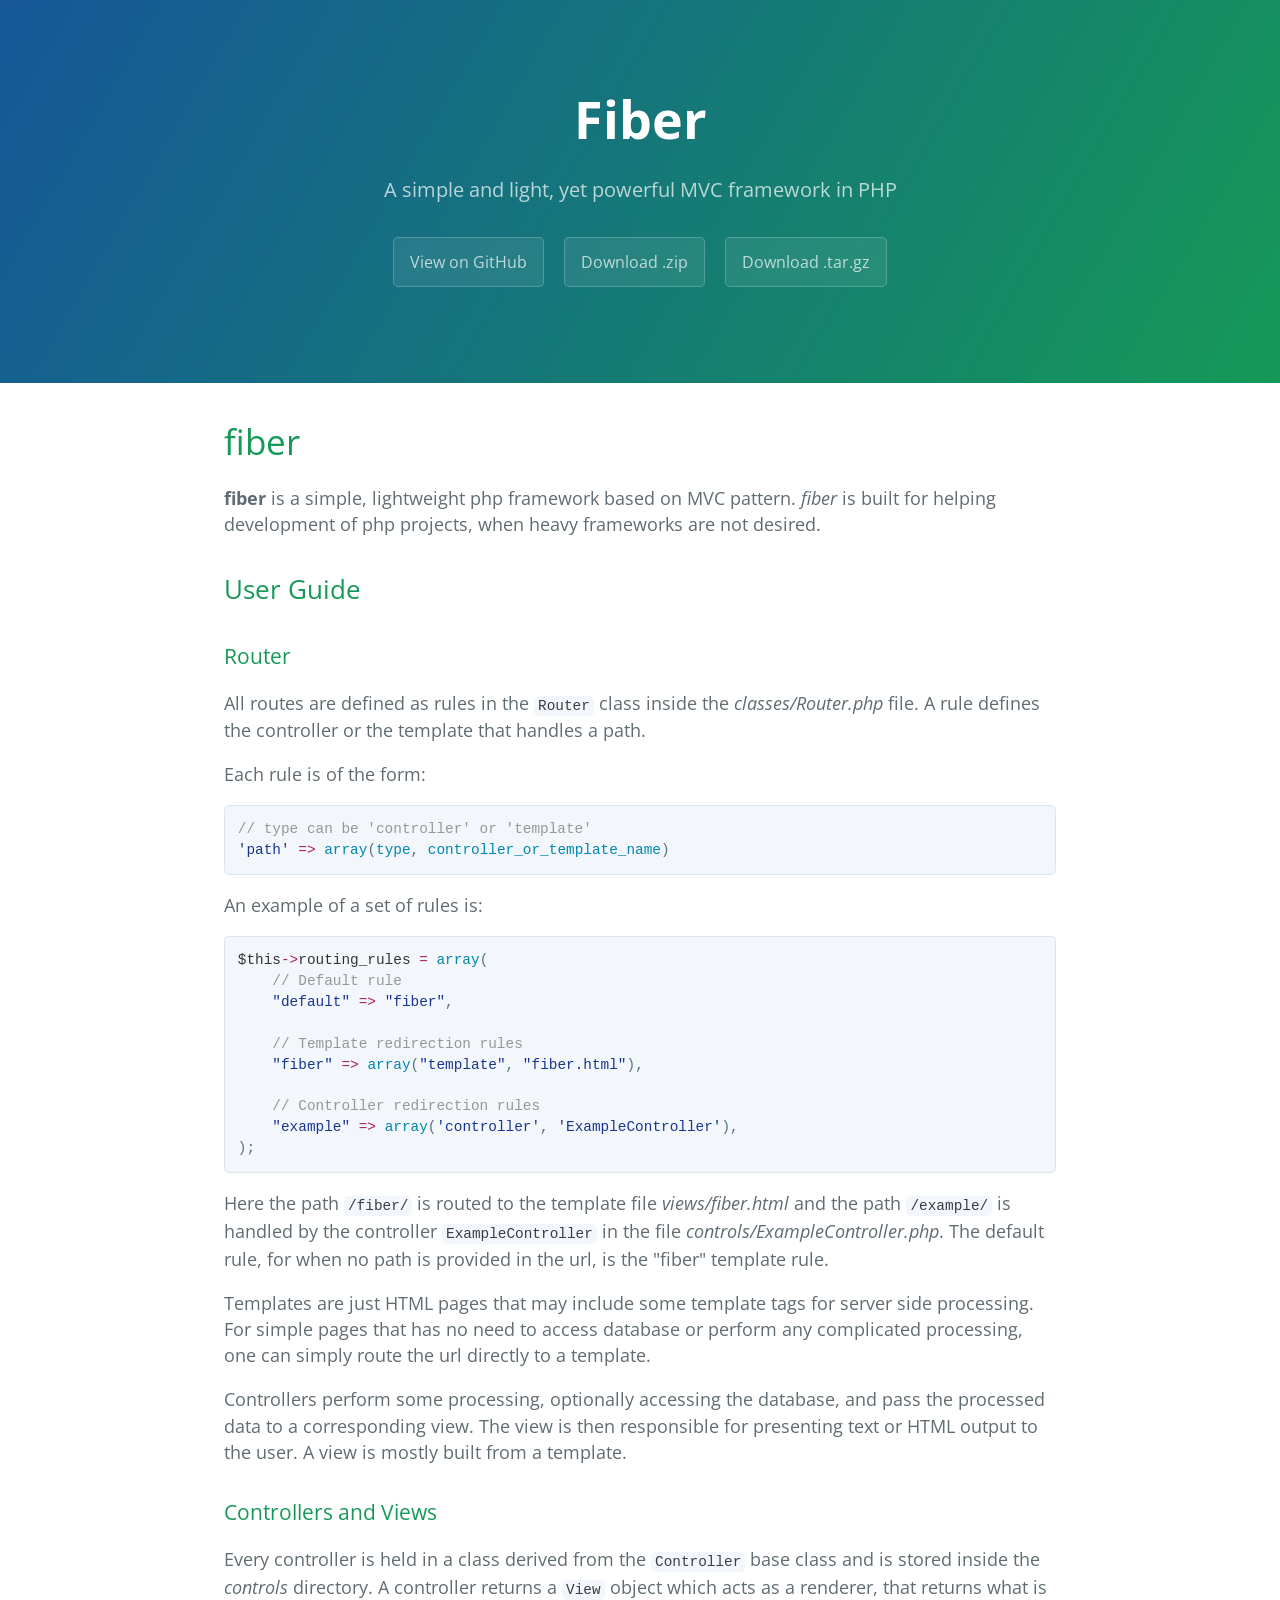
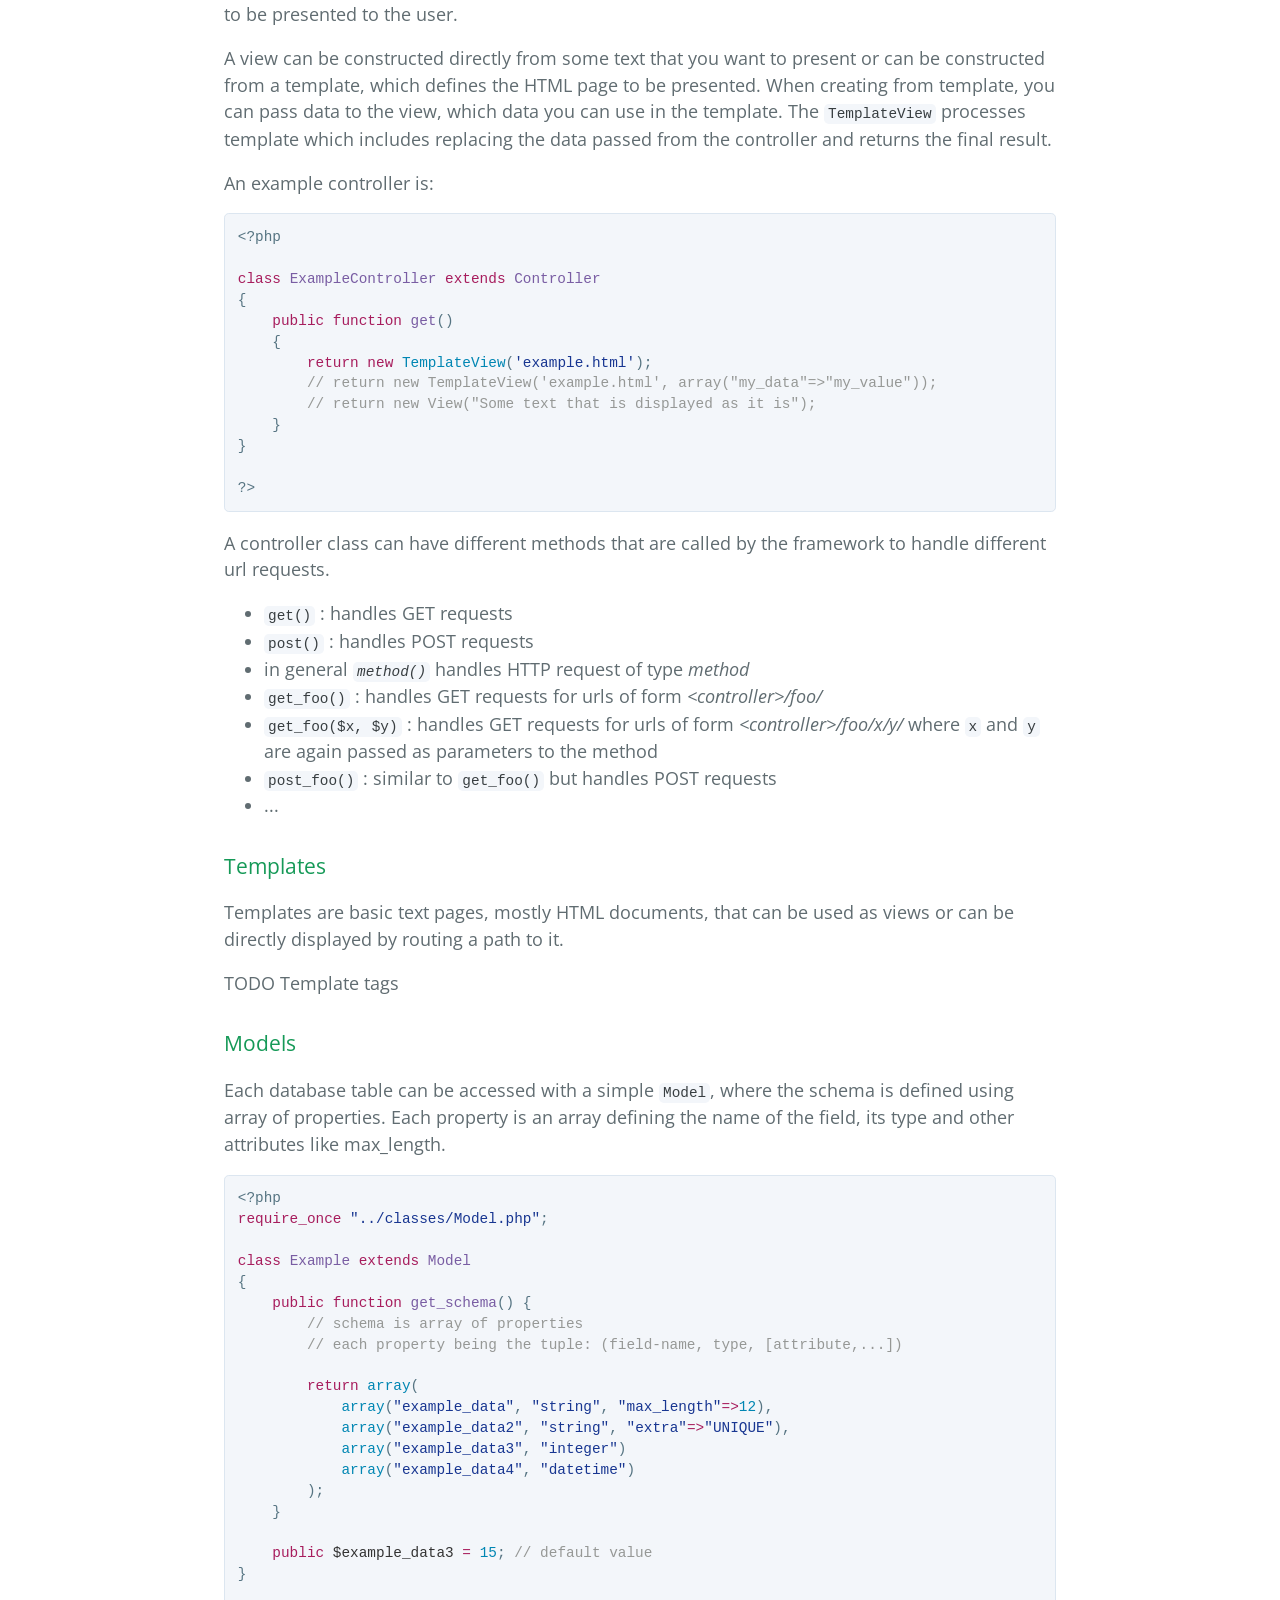
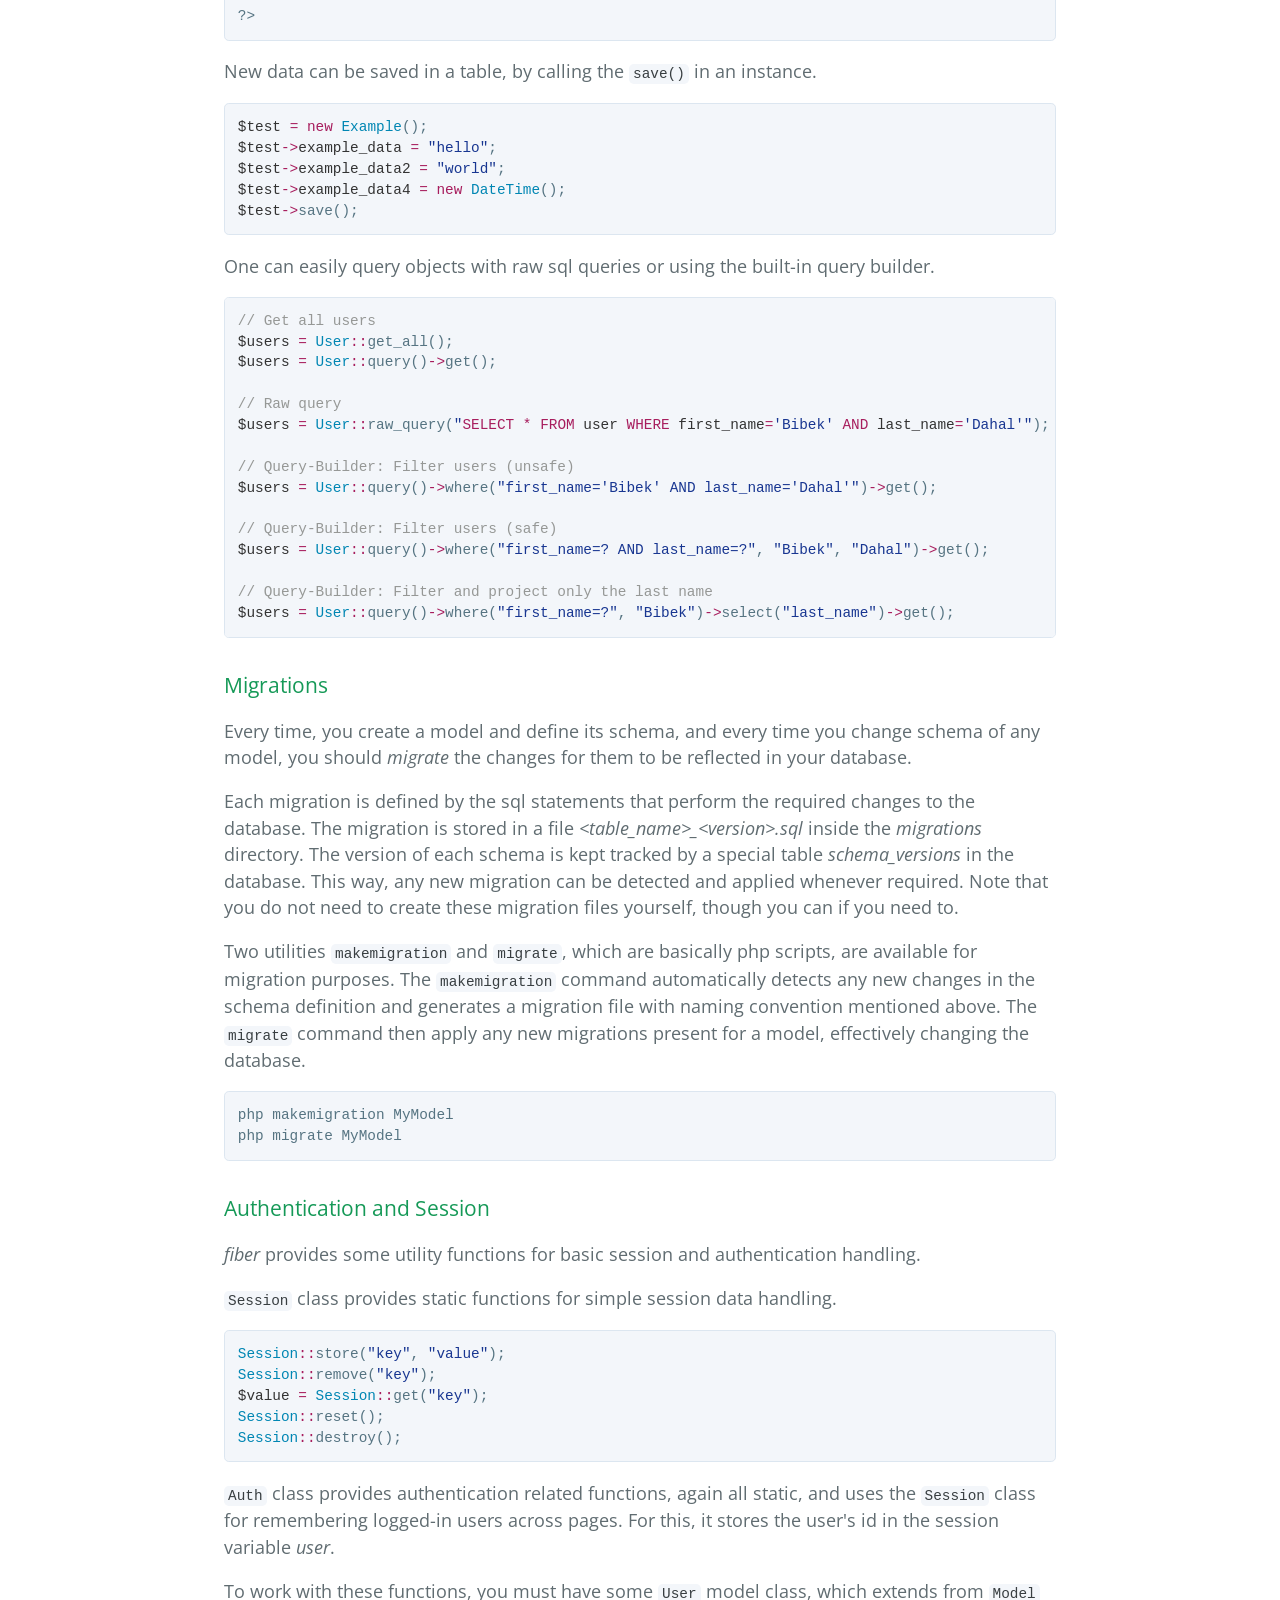
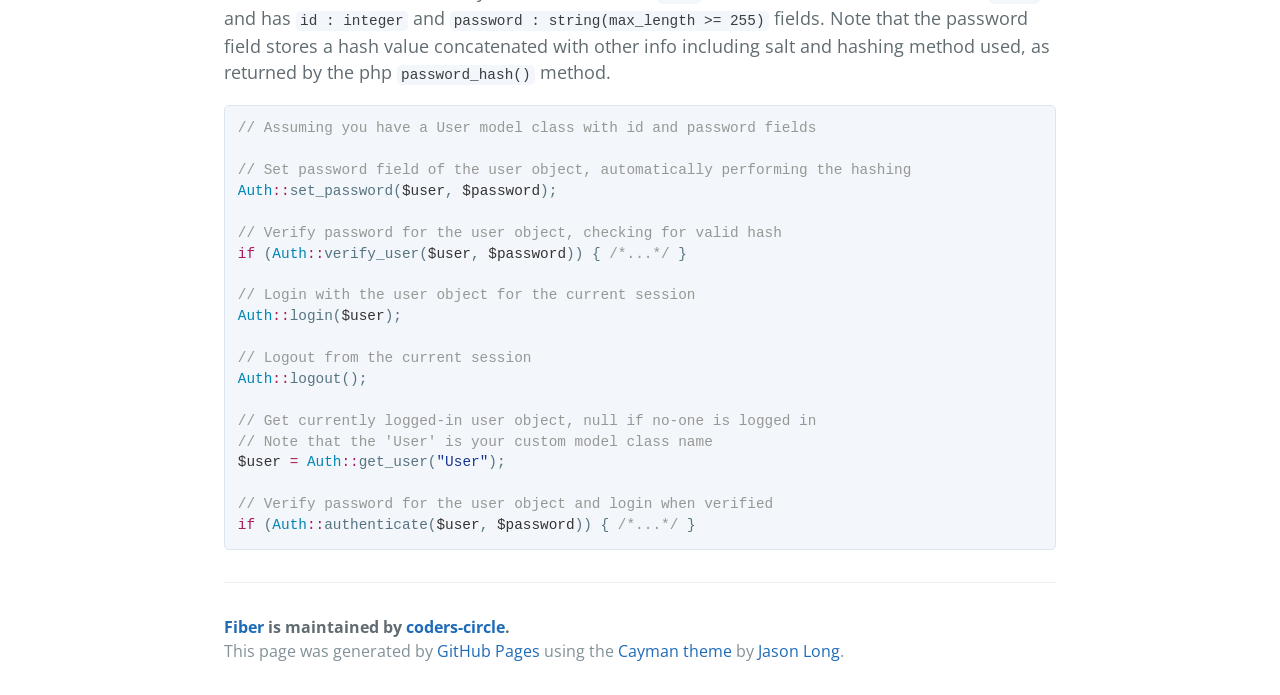
==== index.html @ 1642b010 "Create gh-pages branch via GitHub" ====
<!DOCTYPE html>
<html lang="en-us">
  <head>
    <meta charset="UTF-8">
    <title>Fiber by coders-circle</title>
    <meta name="viewport" content="width=device-width, initial-scale=1">
    <link rel="stylesheet" type="text/css" href="stylesheets/normalize.css" media="screen">
    <link href='https://fonts.googleapis.com/css?family=Open+Sans:400,700' rel='stylesheet' type='text/css'>
    <link rel="stylesheet" type="text/css" href="stylesheets/stylesheet.css" media="screen">
    <link rel="stylesheet" type="text/css" href="stylesheets/github-light.css" media="screen">
  </head>
  <body>
    <section class="page-header">
      <h1 class="project-name">Fiber</h1>
      <h2 class="project-tagline">A simple and light, yet powerful MVC framework in PHP</h2>
      <a href="https://github.com/coders-circle/fiber" class="btn">View on GitHub</a>
      <a href="https://github.com/coders-circle/fiber/zipball/master" class="btn">Download .zip</a>
      <a href="https://github.com/coders-circle/fiber/tarball/master" class="btn">Download .tar.gz</a>
    </section>

    <section class="main-content">
      <h1>
<a id="fiber" class="anchor" href="#fiber" aria-hidden="true"><span aria-hidden="true" class="octicon octicon-link"></span></a>fiber</h1>

<p><strong>fiber</strong> is a simple, lightweight php framework based on MVC pattern. <em>fiber</em> is built for helping development of php projects, when heavy frameworks are not desired.</p>

<h2>
<a id="user-guide" class="anchor" href="#user-guide" aria-hidden="true"><span aria-hidden="true" class="octicon octicon-link"></span></a>User Guide</h2>

<h3>
<a id="router" class="anchor" href="#router" aria-hidden="true"><span aria-hidden="true" class="octicon octicon-link"></span></a>Router</h3>

<p>All routes are defined as rules in the <code>Router</code> class inside the <em>classes/Router.php</em> file. A rule defines the controller or the template that handles a path.</p>

<p>Each rule is of the form:</p>

<div class="highlight highlight-text-html-php"><pre><span class="pl-s1"><span class="pl-c">// type can be 'controller' or 'template'</span></span>
<span class="pl-s1"><span class="pl-s"><span class="pl-pds">'</span>path<span class="pl-pds">'</span></span> <span class="pl-k">=&gt;</span> <span class="pl-c1">array</span>(<span class="pl-c1">type</span>, <span class="pl-c1">controller_or_template_name</span>)</span></pre></div>

<p>An example of a set of rules is:</p>

<div class="highlight highlight-text-html-php"><pre><span class="pl-s1"><span class="pl-smi">$this</span><span class="pl-k">-&gt;</span><span class="pl-smi">routing_rules</span> <span class="pl-k">=</span> <span class="pl-c1">array</span>(</span>
<span class="pl-s1">    <span class="pl-c">// Default rule</span></span>
<span class="pl-s1">    <span class="pl-s"><span class="pl-pds">"</span>default<span class="pl-pds">"</span></span> <span class="pl-k">=&gt;</span> <span class="pl-s"><span class="pl-pds">"</span>fiber<span class="pl-pds">"</span></span>,</span>
<span class="pl-s1"></span>
<span class="pl-s1">    <span class="pl-c">// Template redirection rules</span></span>
<span class="pl-s1">    <span class="pl-s"><span class="pl-pds">"</span>fiber<span class="pl-pds">"</span></span> <span class="pl-k">=&gt;</span> <span class="pl-c1">array</span>(<span class="pl-s"><span class="pl-pds">"</span>template<span class="pl-pds">"</span></span>, <span class="pl-s"><span class="pl-pds">"</span>fiber.html<span class="pl-pds">"</span></span>),</span>
<span class="pl-s1"></span>
<span class="pl-s1">    <span class="pl-c">// Controller redirection rules</span></span>
<span class="pl-s1">    <span class="pl-s"><span class="pl-pds">"</span>example<span class="pl-pds">"</span></span> <span class="pl-k">=&gt;</span> <span class="pl-c1">array</span>(<span class="pl-s"><span class="pl-pds">'</span>controller<span class="pl-pds">'</span></span>, <span class="pl-s"><span class="pl-pds">'</span>ExampleController<span class="pl-pds">'</span></span>),</span>
<span class="pl-s1">);</span></pre></div>

<p>Here the path <code>/fiber/</code> is routed to the template file <em>views/fiber.html</em> and the path <code>/example/</code> is handled by the controller <code>ExampleController</code> in the file <em>controls/ExampleController.php</em>. The default rule, for when no path is
provided in the url, is the "fiber" template rule.</p>

<p>Templates are just HTML pages that may include some template tags for server side processing. For simple pages that has no need to access database or perform any complicated processing, one can simply route the url directly to a template.</p>

<p>Controllers perform some processing, optionally accessing the database, and pass the processed data to a corresponding view. The view is then responsible for presenting text or HTML output to the user. A view is mostly built from a template.</p>

<h3>
<a id="controllers-and-views" class="anchor" href="#controllers-and-views" aria-hidden="true"><span aria-hidden="true" class="octicon octicon-link"></span></a>Controllers and Views</h3>

<p>Every controller is held in a class derived from the <code>Controller</code> base class and is stored inside the <em>controls</em> directory. A controller returns a <code>View</code> object which acts as a renderer, that returns what is to be presented to the user.</p>

<p>A view can be constructed directly from some text that you want to present or can be constructed from a template, which defines the HTML page to be presented. When creating from template, you can pass data to the view, which data you can
use in the template. The <code>TemplateView</code> processes template which includes replacing the data passed from the controller and
returns the final result.</p>

<p>An example controller is:</p>

<div class="highlight highlight-text-html-php"><pre><span class="pl-pse">&lt;?php</span><span class="pl-s1"></span>
<span class="pl-s1"></span>
<span class="pl-s1"><span class="pl-k">class</span> <span class="pl-en">ExampleController</span> <span class="pl-k">extends</span> <span class="pl-e">Controller</span></span>
<span class="pl-s1">{</span>
<span class="pl-s1">    <span class="pl-k">public</span> <span class="pl-k">function</span> <span class="pl-en">get</span>()</span>
<span class="pl-s1">    {</span>
<span class="pl-s1">        <span class="pl-k">return</span> <span class="pl-k">new</span> <span class="pl-c1">TemplateView</span>(<span class="pl-s"><span class="pl-pds">'</span>example.html<span class="pl-pds">'</span></span>);</span>
<span class="pl-s1">        <span class="pl-c">// return new TemplateView('example.html', array("my_data"=&gt;"my_value"));</span></span>
<span class="pl-s1">        <span class="pl-c">// return new View("Some text that is displayed as it is");</span></span>
<span class="pl-s1">    }</span>
<span class="pl-s1">}</span>
<span class="pl-s1"></span>
<span class="pl-s1"></span><span class="pl-pse"><span class="pl-s1">?</span>&gt;</span></pre></div>

<p>A controller class can have different methods that are called by the framework to handle different url requests.</p>

<ul>
<li>
<code>get()</code> : handles GET requests</li>
<li>
<code>post()</code> : handles POST requests</li>
<li>in general <em><code>method()</code></em> handles HTTP request of type <em>method</em>
</li>
<li>
<code>get_foo()</code> : handles GET requests for urls of form <em>&lt;controller&gt;/foo/</em>
</li>
<li>
<code>get_foo($x, $y)</code> : handles GET requests for urls of form <em>&lt;controller&gt;/foo/x/y/</em> where <code>x</code> and <code>y</code> are again passed as parameters to the method</li>
<li>
<code>post_foo()</code> : similar to <code>get_foo()</code> but handles POST requests</li>
<li>...</li>
</ul>

<h3>
<a id="templates" class="anchor" href="#templates" aria-hidden="true"><span aria-hidden="true" class="octicon octicon-link"></span></a>Templates</h3>

<p>Templates are basic text pages, mostly HTML documents, that can be used as views or can be directly displayed by routing a path to it.</p>

<p>TODO Template tags</p>

<h3>
<a id="models" class="anchor" href="#models" aria-hidden="true"><span aria-hidden="true" class="octicon octicon-link"></span></a>Models</h3>

<p>Each database table can be accessed with a simple <code>Model</code>, where the schema is defined using array of properties. Each property is an array defining the name of the field, its type and other attributes like max_length.</p>

<div class="highlight highlight-text-html-php"><pre><span class="pl-pse">&lt;?php</span><span class="pl-s1"></span>
<span class="pl-s1"><span class="pl-k">require_once</span> <span class="pl-s"><span class="pl-pds">"</span>../classes/Model.php<span class="pl-pds">"</span></span>;</span>
<span class="pl-s1"></span>
<span class="pl-s1"><span class="pl-k">class</span> <span class="pl-en">Example</span> <span class="pl-k">extends</span> <span class="pl-e">Model</span></span>
<span class="pl-s1">{</span>
<span class="pl-s1">    <span class="pl-k">public</span> <span class="pl-k">function</span> <span class="pl-en">get_schema</span>() {</span>
<span class="pl-s1">        <span class="pl-c">// schema is array of properties</span></span>
<span class="pl-s1">        <span class="pl-c">// each property being the tuple: (field-name, type, [attribute,...])</span></span>
<span class="pl-s1"></span>
<span class="pl-s1">        <span class="pl-k">return</span> <span class="pl-c1">array</span>(</span>
<span class="pl-s1">            <span class="pl-c1">array</span>(<span class="pl-s"><span class="pl-pds">"</span>example_data<span class="pl-pds">"</span></span>, <span class="pl-s"><span class="pl-pds">"</span>string<span class="pl-pds">"</span></span>, <span class="pl-s"><span class="pl-pds">"</span>max_length<span class="pl-pds">"</span></span><span class="pl-k">=&gt;</span><span class="pl-c1">12</span>),</span>
<span class="pl-s1">            <span class="pl-c1">array</span>(<span class="pl-s"><span class="pl-pds">"</span>example_data2<span class="pl-pds">"</span></span>, <span class="pl-s"><span class="pl-pds">"</span>string<span class="pl-pds">"</span></span>, <span class="pl-s"><span class="pl-pds">"</span>extra<span class="pl-pds">"</span></span><span class="pl-k">=&gt;</span><span class="pl-s"><span class="pl-pds">"</span>UNIQUE<span class="pl-pds">"</span></span>),</span>
<span class="pl-s1">            <span class="pl-c1">array</span>(<span class="pl-s"><span class="pl-pds">"</span>example_data3<span class="pl-pds">"</span></span>, <span class="pl-s"><span class="pl-pds">"</span>integer<span class="pl-pds">"</span></span>)</span>
<span class="pl-s1">            <span class="pl-c1">array</span>(<span class="pl-s"><span class="pl-pds">"</span>example_data4<span class="pl-pds">"</span></span>, <span class="pl-s"><span class="pl-pds">"</span>datetime<span class="pl-pds">"</span></span>)</span>
<span class="pl-s1">        );</span>
<span class="pl-s1">    }</span>
<span class="pl-s1"></span>
<span class="pl-s1">    <span class="pl-k">public</span> <span class="pl-smi">$example_data3</span> <span class="pl-k">=</span> <span class="pl-c1">15</span>; <span class="pl-c">// default value</span></span>
<span class="pl-s1">}</span>
<span class="pl-s1"></span>
<span class="pl-s1"></span><span class="pl-pse"><span class="pl-s1">?</span>&gt;</span></pre></div>

<p>New data can be saved in a table, by calling the <code>save()</code> in an instance.</p>

<div class="highlight highlight-text-html-php"><pre><span class="pl-s1"><span class="pl-smi">$test</span> <span class="pl-k">=</span> <span class="pl-k">new</span> <span class="pl-c1">Example</span>();</span>
<span class="pl-s1"><span class="pl-smi">$test</span><span class="pl-k">-&gt;</span><span class="pl-smi">example_data</span> <span class="pl-k">=</span> <span class="pl-s"><span class="pl-pds">"</span>hello<span class="pl-pds">"</span></span>;</span>
<span class="pl-s1"><span class="pl-smi">$test</span><span class="pl-k">-&gt;</span><span class="pl-smi">example_data2</span> <span class="pl-k">=</span> <span class="pl-s"><span class="pl-pds">"</span>world<span class="pl-pds">"</span></span>;</span>
<span class="pl-s1"><span class="pl-smi">$test</span><span class="pl-k">-&gt;</span><span class="pl-smi">example_data4</span> <span class="pl-k">=</span> <span class="pl-k">new</span> <span class="pl-c1">DateTime</span>();</span>
<span class="pl-s1"><span class="pl-smi">$test</span><span class="pl-k">-&gt;</span>save();</span></pre></div>

<p>One can easily query objects with raw sql queries or using the built-in query builder.</p>

<div class="highlight highlight-text-html-php"><pre><span class="pl-s1"><span class="pl-c">// Get all users</span></span>
<span class="pl-s1"><span class="pl-smi">$users</span> <span class="pl-k">=</span> <span class="pl-c1">User</span><span class="pl-k">::</span>get_all();</span>
<span class="pl-s1"><span class="pl-smi">$users</span> <span class="pl-k">=</span> <span class="pl-c1">User</span><span class="pl-k">::</span>query()<span class="pl-k">-&gt;</span>get();</span>
<span class="pl-s1"></span>
<span class="pl-s1"><span class="pl-c">// Raw query</span></span>
<span class="pl-s1"><span class="pl-smi">$users</span> <span class="pl-k">=</span> <span class="pl-c1">User</span><span class="pl-k">::</span>raw_query(<span class="pl-s"><span class="pl-pds">"</span><span class="pl-s1"><span class="pl-k">SELECT</span> <span class="pl-k">*</span> <span class="pl-k">FROM</span> user <span class="pl-k">WHERE</span> first_name<span class="pl-k">=</span><span class="pl-s">'Bibek'</span> <span class="pl-k">AND</span> last_name<span class="pl-k">=</span><span class="pl-s">'Dahal'</span></span><span class="pl-pds">"</span></span>);</span>
<span class="pl-s1"></span>
<span class="pl-s1"><span class="pl-c">// Query-Builder: Filter users (unsafe)</span></span>
<span class="pl-s1"><span class="pl-smi">$users</span> <span class="pl-k">=</span> <span class="pl-c1">User</span><span class="pl-k">::</span>query()<span class="pl-k">-&gt;</span>where(<span class="pl-s"><span class="pl-pds">"</span>first_name='Bibek' AND last_name='Dahal'<span class="pl-pds">"</span></span>)<span class="pl-k">-&gt;</span>get();</span>
<span class="pl-s1"></span>
<span class="pl-s1"><span class="pl-c">// Query-Builder: Filter users (safe)</span></span>
<span class="pl-s1"><span class="pl-smi">$users</span> <span class="pl-k">=</span> <span class="pl-c1">User</span><span class="pl-k">::</span>query()<span class="pl-k">-&gt;</span>where(<span class="pl-s"><span class="pl-pds">"</span>first_name=? AND last_name=?<span class="pl-pds">"</span></span>, <span class="pl-s"><span class="pl-pds">"</span>Bibek<span class="pl-pds">"</span></span>, <span class="pl-s"><span class="pl-pds">"</span>Dahal<span class="pl-pds">"</span></span>)<span class="pl-k">-&gt;</span>get();</span>
<span class="pl-s1"></span>
<span class="pl-s1"><span class="pl-c">// Query-Builder: Filter and project only the last name</span></span>
<span class="pl-s1"><span class="pl-smi">$users</span> <span class="pl-k">=</span> <span class="pl-c1">User</span><span class="pl-k">::</span>query()<span class="pl-k">-&gt;</span>where(<span class="pl-s"><span class="pl-pds">"</span>first_name=?<span class="pl-pds">"</span></span>, <span class="pl-s"><span class="pl-pds">"</span>Bibek<span class="pl-pds">"</span></span>)<span class="pl-k">-&gt;</span>select(<span class="pl-s"><span class="pl-pds">"</span>last_name<span class="pl-pds">"</span></span>)<span class="pl-k">-&gt;</span>get();</span></pre></div>

<h3>
<a id="migrations" class="anchor" href="#migrations" aria-hidden="true"><span aria-hidden="true" class="octicon octicon-link"></span></a>Migrations</h3>

<p>Every time, you create a model and define its schema, and every time you change schema of any model, you should <em>migrate</em> the changes for them to be reflected in your database.</p>

<p>Each migration is defined by the sql statements that perform the required changes to the database. The migration is stored in a file <em>&lt;table_name&gt;_&lt;version&gt;.sql</em> inside the <em>migrations</em> directory. The version of each schema is kept tracked by a special table <em>schema_versions</em> in the database. This way, any new migration can be detected and applied whenever required. Note that you do not need to create these migration files yourself, though you can if you need to.</p>

<p>Two utilities <code>makemigration</code> and <code>migrate</code>, which are basically php scripts, are available for migration purposes. The <code>makemigration</code> command automatically detects any new changes in the schema definition and generates a migration file with naming convention mentioned above. The <code>migrate</code> command then apply any new migrations present for a model, effectively changing the database.</p>

<div class="highlight highlight-source-shell"><pre>php makemigration MyModel
php migrate MyModel</pre></div>

<h3>
<a id="authentication-and-session" class="anchor" href="#authentication-and-session" aria-hidden="true"><span aria-hidden="true" class="octicon octicon-link"></span></a>Authentication and Session</h3>

<p><em>fiber</em> provides some utility functions for basic session and authentication handling.</p>

<p><code>Session</code> class provides static functions for simple session data handling.</p>

<div class="highlight highlight-text-html-php"><pre><span class="pl-s1"><span class="pl-c1">Session</span><span class="pl-k">::</span>store(<span class="pl-s"><span class="pl-pds">"</span>key<span class="pl-pds">"</span></span>, <span class="pl-s"><span class="pl-pds">"</span>value<span class="pl-pds">"</span></span>);</span>
<span class="pl-s1"><span class="pl-c1">Session</span><span class="pl-k">::</span>remove(<span class="pl-s"><span class="pl-pds">"</span>key<span class="pl-pds">"</span></span>);</span>
<span class="pl-s1"><span class="pl-smi">$value</span> <span class="pl-k">=</span> <span class="pl-c1">Session</span><span class="pl-k">::</span>get(<span class="pl-s"><span class="pl-pds">"</span>key<span class="pl-pds">"</span></span>);</span>
<span class="pl-s1"><span class="pl-c1">Session</span><span class="pl-k">::</span>reset();</span>
<span class="pl-s1"><span class="pl-c1">Session</span><span class="pl-k">::</span>destroy();</span></pre></div>

<p><code>Auth</code> class provides authentication related functions, again all static, and uses the <code>Session</code> class for remembering logged-in users across pages. For this, it stores the user's id in the session variable <em>user</em>.</p>

<p>To work with these functions, you must have some <code>User</code> model class, which extends from <code>Model</code> and has <code>id : integer</code> and <code>password : string(max_length &gt;= 255)</code> fields. Note that the password field stores a hash value concatenated with other info including salt and hashing method used, as returned by the php <code>password_hash()</code> method.</p>

<div class="highlight highlight-text-html-php"><pre><span class="pl-s1"><span class="pl-c">// Assuming you have a User model class with id and password fields</span></span>
<span class="pl-s1"></span>
<span class="pl-s1"><span class="pl-c">// Set password field of the user object, automatically performing the hashing</span></span>
<span class="pl-s1"><span class="pl-c1">Auth</span><span class="pl-k">::</span>set_password(<span class="pl-smi">$user</span>, <span class="pl-smi">$password</span>);</span>
<span class="pl-s1"></span>
<span class="pl-s1"><span class="pl-c">// Verify password for the user object, checking for valid hash</span></span>
<span class="pl-s1"><span class="pl-k">if</span> (<span class="pl-c1">Auth</span><span class="pl-k">::</span>verify_user(<span class="pl-smi">$user</span>, <span class="pl-smi">$password</span>)) { <span class="pl-c">/*...*/</span> }</span>
<span class="pl-s1"></span>
<span class="pl-s1"><span class="pl-c">// Login with the user object for the current session</span></span>
<span class="pl-s1"><span class="pl-c1">Auth</span><span class="pl-k">::</span>login(<span class="pl-smi">$user</span>);</span>
<span class="pl-s1"></span>
<span class="pl-s1"><span class="pl-c">// Logout from the current session</span></span>
<span class="pl-s1"><span class="pl-c1">Auth</span><span class="pl-k">::</span>logout();</span>
<span class="pl-s1"></span>
<span class="pl-s1"><span class="pl-c">// Get currently logged-in user object, null if no-one is logged in</span></span>
<span class="pl-s1"><span class="pl-c">// Note that the 'User' is your custom model class name</span></span>
<span class="pl-s1"><span class="pl-smi">$user</span> <span class="pl-k">=</span> <span class="pl-c1">Auth</span><span class="pl-k">::</span>get_user(<span class="pl-s"><span class="pl-pds">"</span>User<span class="pl-pds">"</span></span>);</span>
<span class="pl-s1"></span>
<span class="pl-s1"><span class="pl-c">// Verify password for the user object and login when verified</span></span>
<span class="pl-s1"><span class="pl-k">if</span> (<span class="pl-c1">Auth</span><span class="pl-k">::</span>authenticate(<span class="pl-smi">$user</span>, <span class="pl-smi">$password</span>)) { <span class="pl-c">/*...*/</span> }</span></pre></div>

      <footer class="site-footer">
        <span class="site-footer-owner"><a href="https://github.com/coders-circle/fiber">Fiber</a> is maintained by <a href="https://github.com/coders-circle">coders-circle</a>.</span>

        <span class="site-footer-credits">This page was generated by <a href="https://pages.github.com">GitHub Pages</a> using the <a href="https://github.com/jasonlong/cayman-theme">Cayman theme</a> by <a href="https://twitter.com/jasonlong">Jason Long</a>.</span>
      </footer>

    </section>

  
  </body>
</html>
---- stylesheets/stylesheet.css ----
* {
  box-sizing: border-box; }

body {
  padding: 0;
  margin: 0;
  font-family: "Open Sans", "Helvetica Neue", Helvetica, Arial, sans-serif;
  font-size: 16px;
  line-height: 1.5;
  color: #606c71; }

a {
  color: #1e6bb8;
  text-decoration: none; }
  a:hover {
    text-decoration: underline; }

.btn {
  display: inline-block;
  margin-bottom: 1rem;
  color: rgba(255, 255, 255, 0.7);
  background-color: rgba(255, 255, 255, 0.08);
  border-color: rgba(255, 255, 255, 0.2);
  border-style: solid;
  border-width: 1px;
  border-radius: 0.3rem;
  transition: color 0.2s, background-color 0.2s, border-color 0.2s; }
  .btn + .btn {
    margin-left: 1rem; }

.btn:hover {
  color: rgba(255, 255, 255, 0.8);
  text-decoration: none;
  background-color: rgba(255, 255, 255, 0.2);
  border-color: rgba(255, 255, 255, 0.3); }

@media screen and (min-width: 64em) {
  .btn {
    padding: 0.75rem 1rem; } }

@media screen and (min-width: 42em) and (max-width: 64em) {
  .btn {
    padding: 0.6rem 0.9rem;
    font-size: 0.9rem; } }

@media screen and (max-width: 42em) {
  .btn {
    display: block;
    width: 100%;
    padding: 0.75rem;
    font-size: 0.9rem; }
    .btn + .btn {
      margin-top: 1rem;
      margin-left: 0; } }

.page-header {
  color: #fff;
  text-align: center;
  background-color: #159957;
  background-image: linear-gradient(120deg, #155799, #159957); }

@media screen and (min-width: 64em) {
  .page-header {
    padding: 5rem 6rem; } }

@media screen and (min-width: 42em) and (max-width: 64em) {
  .page-header {
    padding: 3rem 4rem; } }

@media screen and (max-width: 42em) {
  .page-header {
    padding: 2rem 1rem; } }

.project-name {
  margin-top: 0;
  margin-bottom: 0.1rem; }

@media screen and (min-width: 64em) {
  .project-name {
    font-size: 3.25rem; } }

@media screen and (min-width: 42em) and (max-width: 64em) {
  .project-name {
    font-size: 2.25rem; } }

@media screen and (max-width: 42em) {
  .project-name {
    font-size: 1.75rem; } }

.project-tagline {
  margin-bottom: 2rem;
  font-weight: normal;
  opacity: 0.7; }

@media screen and (min-width: 64em) {
  .project-tagline {
    font-size: 1.25rem; } }

@media screen and (min-width: 42em) and (max-width: 64em) {
  .project-tagline {
    font-size: 1.15rem; } }

@media screen and (max-width: 42em) {
  .project-tagline {
    font-size: 1rem; } }

.main-content :first-child {
  margin-top: 0; }
.main-content img {
  max-width: 100%; }
.main-content h1, .main-content h2, .main-content h3, .main-content h4, .main-content h5, .main-content h6 {
  margin-top: 2rem;
  margin-bottom: 1rem;
  font-weight: normal;
  color: #159957; }
.main-content p {
  margin-bottom: 1em; }
.main-content code {
  padding: 2px 4px;
  font-family: Consolas, "Liberation Mono", Menlo, Courier, monospace;
  font-size: 0.9rem;
  color: #383e41;
  background-color: #f3f6fa;
  border-radius: 0.3rem; }
.main-content pre {
  padding: 0.8rem;
  margin-top: 0;
  margin-bottom: 1rem;
  font: 1rem Consolas, "Liberation Mono", Menlo, Courier, monospace;
  color: #567482;
  word-wrap: normal;
  background-color: #f3f6fa;
  border: solid 1px #dce6f0;
  border-radius: 0.3rem; }
  .main-content pre > code {
    padding: 0;
    margin: 0;
    font-size: 0.9rem;
    color: #567482;
    word-break: normal;
    white-space: pre;
    background: transparent;
    border: 0; }
.main-content .highlight {
  margin-bottom: 1rem; }
  .main-content .highlight pre {
    margin-bottom: 0;
    word-break: normal; }
.main-content .highlight pre, .main-content pre {
  padding: 0.8rem;
  overflow: auto;
  font-size: 0.9rem;
  line-height: 1.45;
  border-radius: 0.3rem; }
.main-content pre code, .main-content pre tt {
  display: inline;
  max-width: initial;
  padding: 0;
  margin: 0;
  overflow: initial;
  line-height: inherit;
  word-wrap: normal;
  background-color: transparent;
  border: 0; }
  .main-content pre code:before, .main-content pre code:after, .main-content pre tt:before, .main-content pre tt:after {
    content: normal; }
.main-content ul, .main-content ol {
  margin-top: 0; }
.main-content blockquote {
  padding: 0 1rem;
  margin-left: 0;
  color: #819198;
  border-left: 0.3rem solid #dce6f0; }
  .main-content blockquote > :first-child {
    margin-top: 0; }
  .main-content blockquote > :last-child {
    margin-bottom: 0; }
.main-content table {
  display: block;
  width: 100%;
  overflow: auto;
  word-break: normal;
  word-break: keep-all; }
  .main-content table th {
    font-weight: bold; }
  .main-content table th, .main-content table td {
    padding: 0.5rem 1rem;
    border: 1px solid #e9ebec; }
.main-content dl {
  padding: 0; }
  .main-content dl dt {
    padding: 0;
    margin-top: 1rem;
    font-size: 1rem;
    font-weight: bold; }
  .main-content dl dd {
    padding: 0;
    margin-bottom: 1rem; }
.main-content hr {
  height: 2px;
  padding: 0;
  margin: 1rem 0;
  background-color: #eff0f1;
  border: 0; }

@media screen and (min-width: 64em) {
  .main-content {
    max-width: 64rem;
    padding: 2rem 6rem;
    margin: 0 auto;
    font-size: 1.1rem; } }

@media screen and (min-width: 42em) and (max-width: 64em) {
  .main-content {
    padding: 2rem 4rem;
    font-size: 1.1rem; } }

@media screen and (max-width: 42em) {
  .main-content {
    padding: 2rem 1rem;
    font-size: 1rem; } }

.site-footer {
  padding-top: 2rem;
  margin-top: 2rem;
  border-top: solid 1px #eff0f1; }

.site-footer-owner {
  display: block;
  font-weight: bold; }

.site-footer-credits {
  color: #819198; }

@media screen and (min-width: 64em) {
  .site-footer {
    font-size: 1rem; } }

@media screen and (min-width: 42em) and (max-width: 64em) {
  .site-footer {
    font-size: 1rem; } }

@media screen and (max-width: 42em) {
  .site-footer {
    font-size: 0.9rem; } }
---- stylesheets/github-light.css ----
/*
   Copyright 2014 GitHub Inc.

   Licensed under the Apache License, Version 2.0 (the "License");
   you may not use this file except in compliance with the License.
   You may obtain a copy of the License at

       http://www.apache.org/licenses/LICENSE-2.0

   Unless required by applicable law or agreed to in writing, software
   distributed under the License is distributed on an "AS IS" BASIS,
   WITHOUT WARRANTIES OR CONDITIONS OF ANY KIND, either express or implied.
   See the License for the specific language governing permissions and
   limitations under the License.

*/

.pl-c /* comment */ {
  color: #969896;
}

.pl-c1      /* constant, markup.raw, meta.diff.header, meta.module-reference, meta.property-name, support, support.constant, support.variable, variable.other.constant */,
.pl-s .pl-v /* string variable */ {
  color: #0086b3;
}

.pl-e  /* entity */,
.pl-en /* entity.name */ {
  color: #795da3;
}

.pl-s .pl-s1 /* string source */,
.pl-smi      /* storage.modifier.import, storage.modifier.package, storage.type.java, variable.other, variable.parameter.function */ {
  color: #333;
}

.pl-ent /* entity.name.tag */ {
  color: #63a35c;
}

.pl-k /* keyword, storage, storage.type */ {
  color: #a71d5d;
}

.pl-pds              /* punctuation.definition.string, string.regexp.character-class */,
.pl-s                /* string */,
.pl-s .pl-pse .pl-s1 /* string punctuation.section.embedded source */,
.pl-sr               /* string.regexp */,
.pl-sr .pl-cce       /* string.regexp constant.character.escape */,
.pl-sr .pl-sra       /* string.regexp string.regexp.arbitrary-repitition */,
.pl-sr .pl-sre       /* string.regexp source.ruby.embedded */ {
  color: #183691;
}

.pl-v /* variable */ {
  color: #ed6a43;
}

.pl-id /* invalid.deprecated */ {
  color: #b52a1d;
}

.pl-ii /* invalid.illegal */ {
  background-color: #b52a1d;
  color: #f8f8f8;
}

.pl-sr .pl-cce /* string.regexp constant.character.escape */ {
  color: #63a35c;
  font-weight: bold;
}

.pl-ml /* markup.list */ {
  color: #693a17;
}

.pl-mh        /* markup.heading */,
.pl-mh .pl-en /* markup.heading entity.name */,
.pl-ms        /* meta.separator */ {
  color: #1d3e81;
  font-weight: bold;
}

.pl-mq /* markup.quote */ {
  color: #008080;
}

.pl-mi /* markup.italic */ {
  color: #333;
  font-style: italic;
}

.pl-mb /* markup.bold */ {
  color: #333;
  font-weight: bold;
}

.pl-md /* markup.deleted, meta.diff.header.from-file */ {
  background-color: #ffecec;
  color: #bd2c00;
}

.pl-mi1 /* markup.inserted, meta.diff.header.to-file */ {
  background-color: #eaffea;
  color: #55a532;
}

.pl-mdr /* meta.diff.range */ {
  color: #795da3;
  font-weight: bold;
}

.pl-mo /* meta.output */ {
  color: #1d3e81;
}
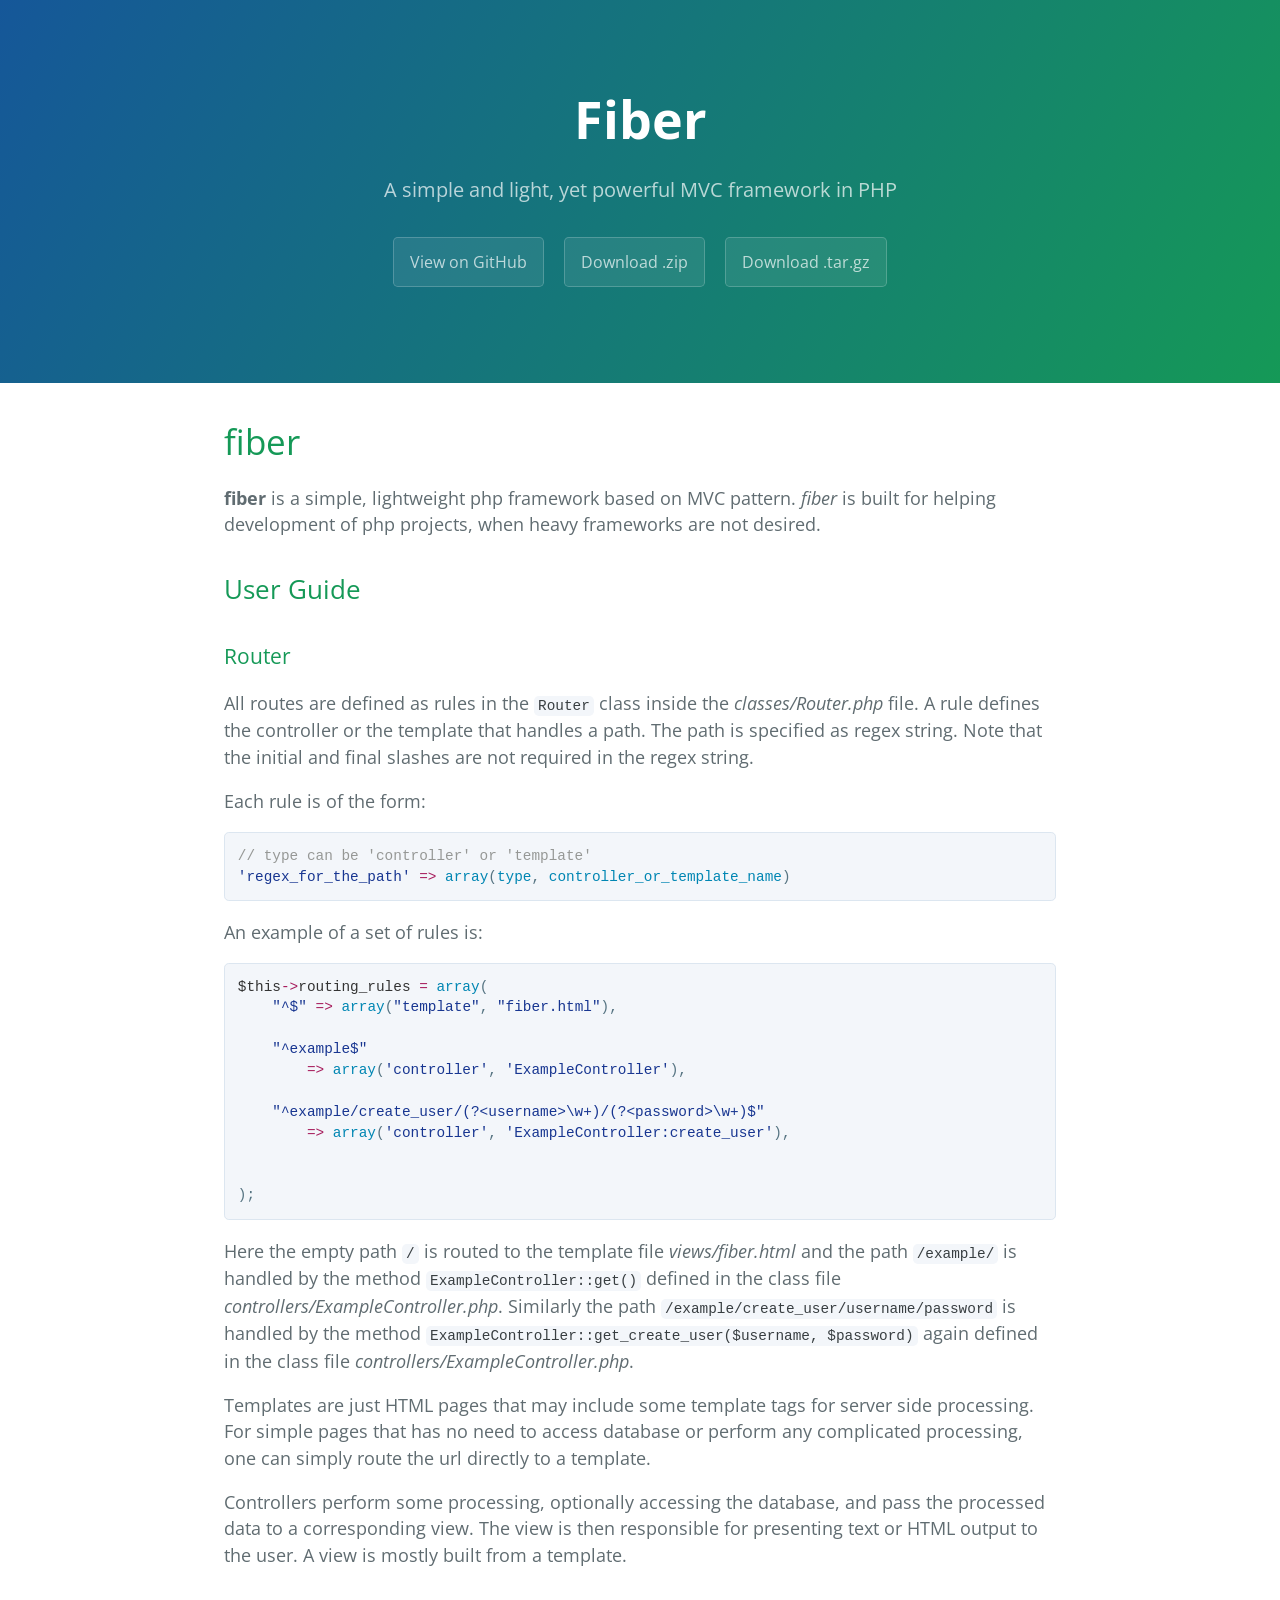
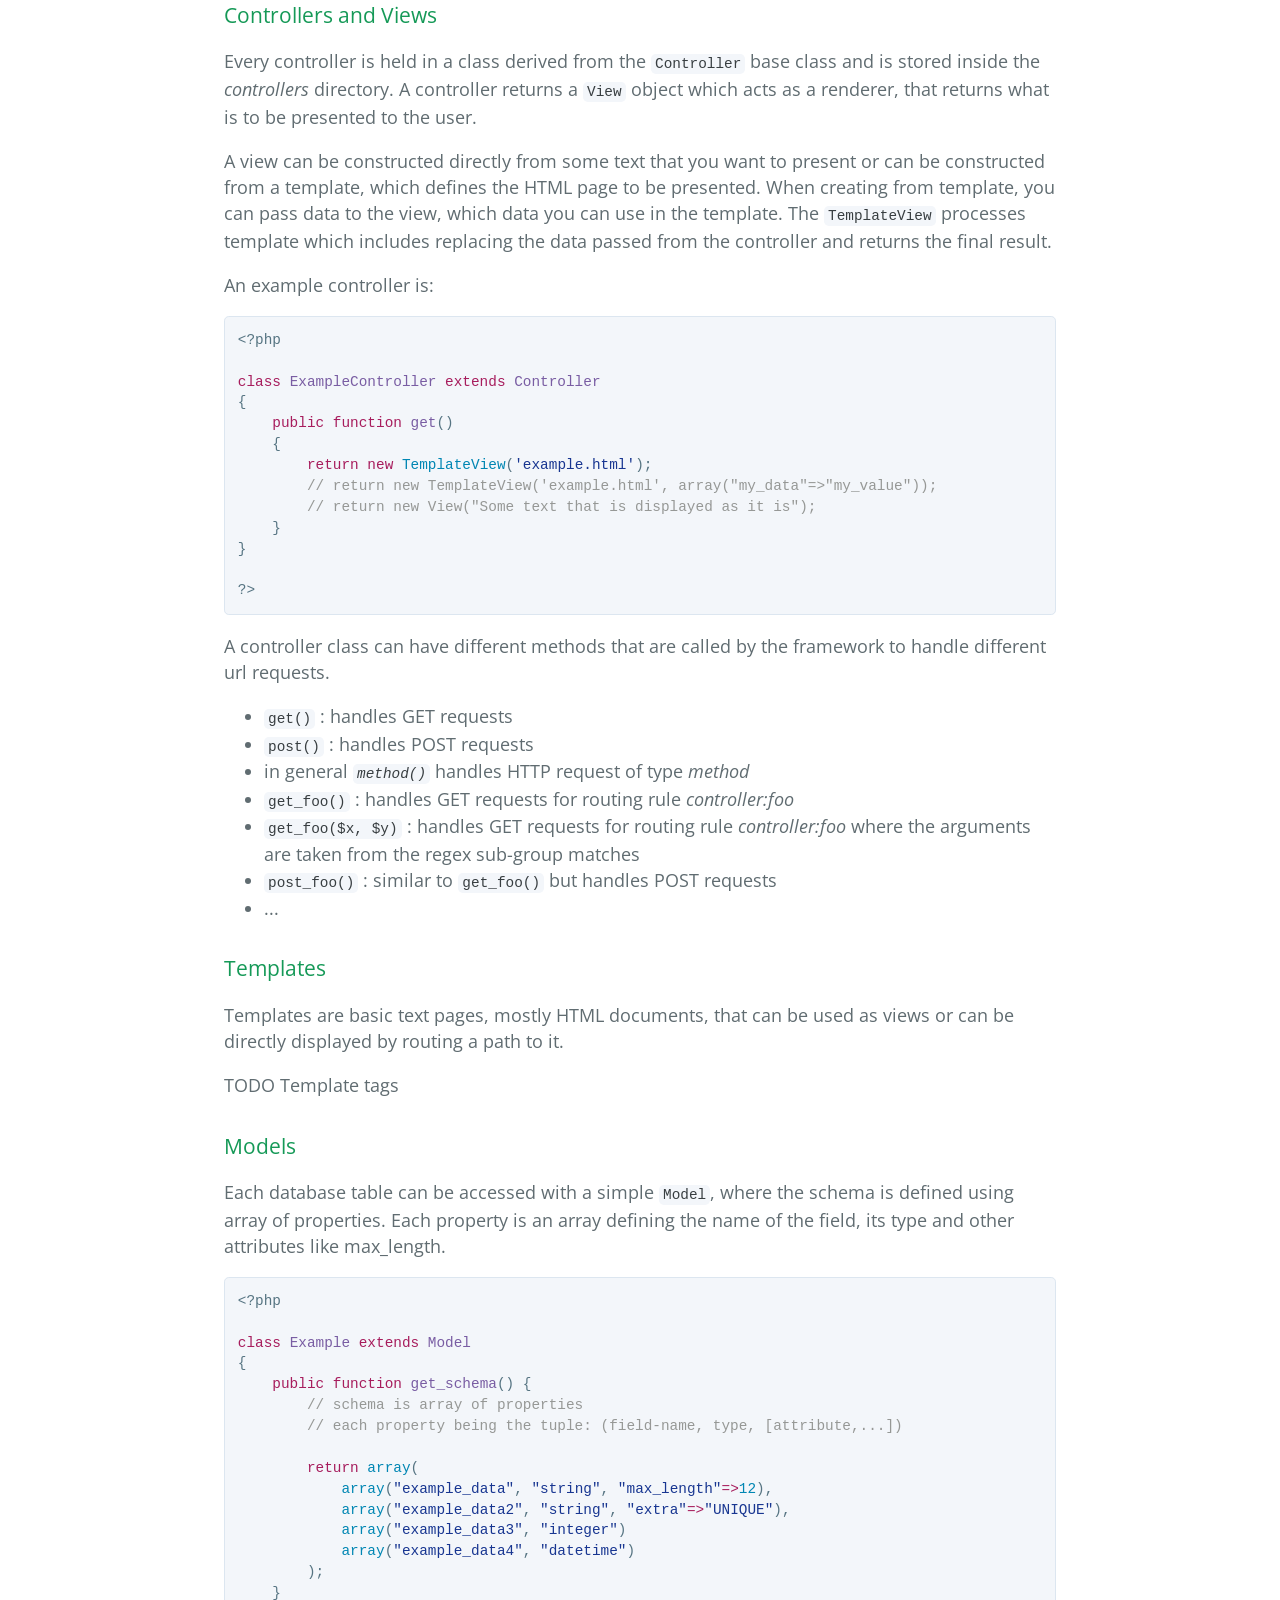
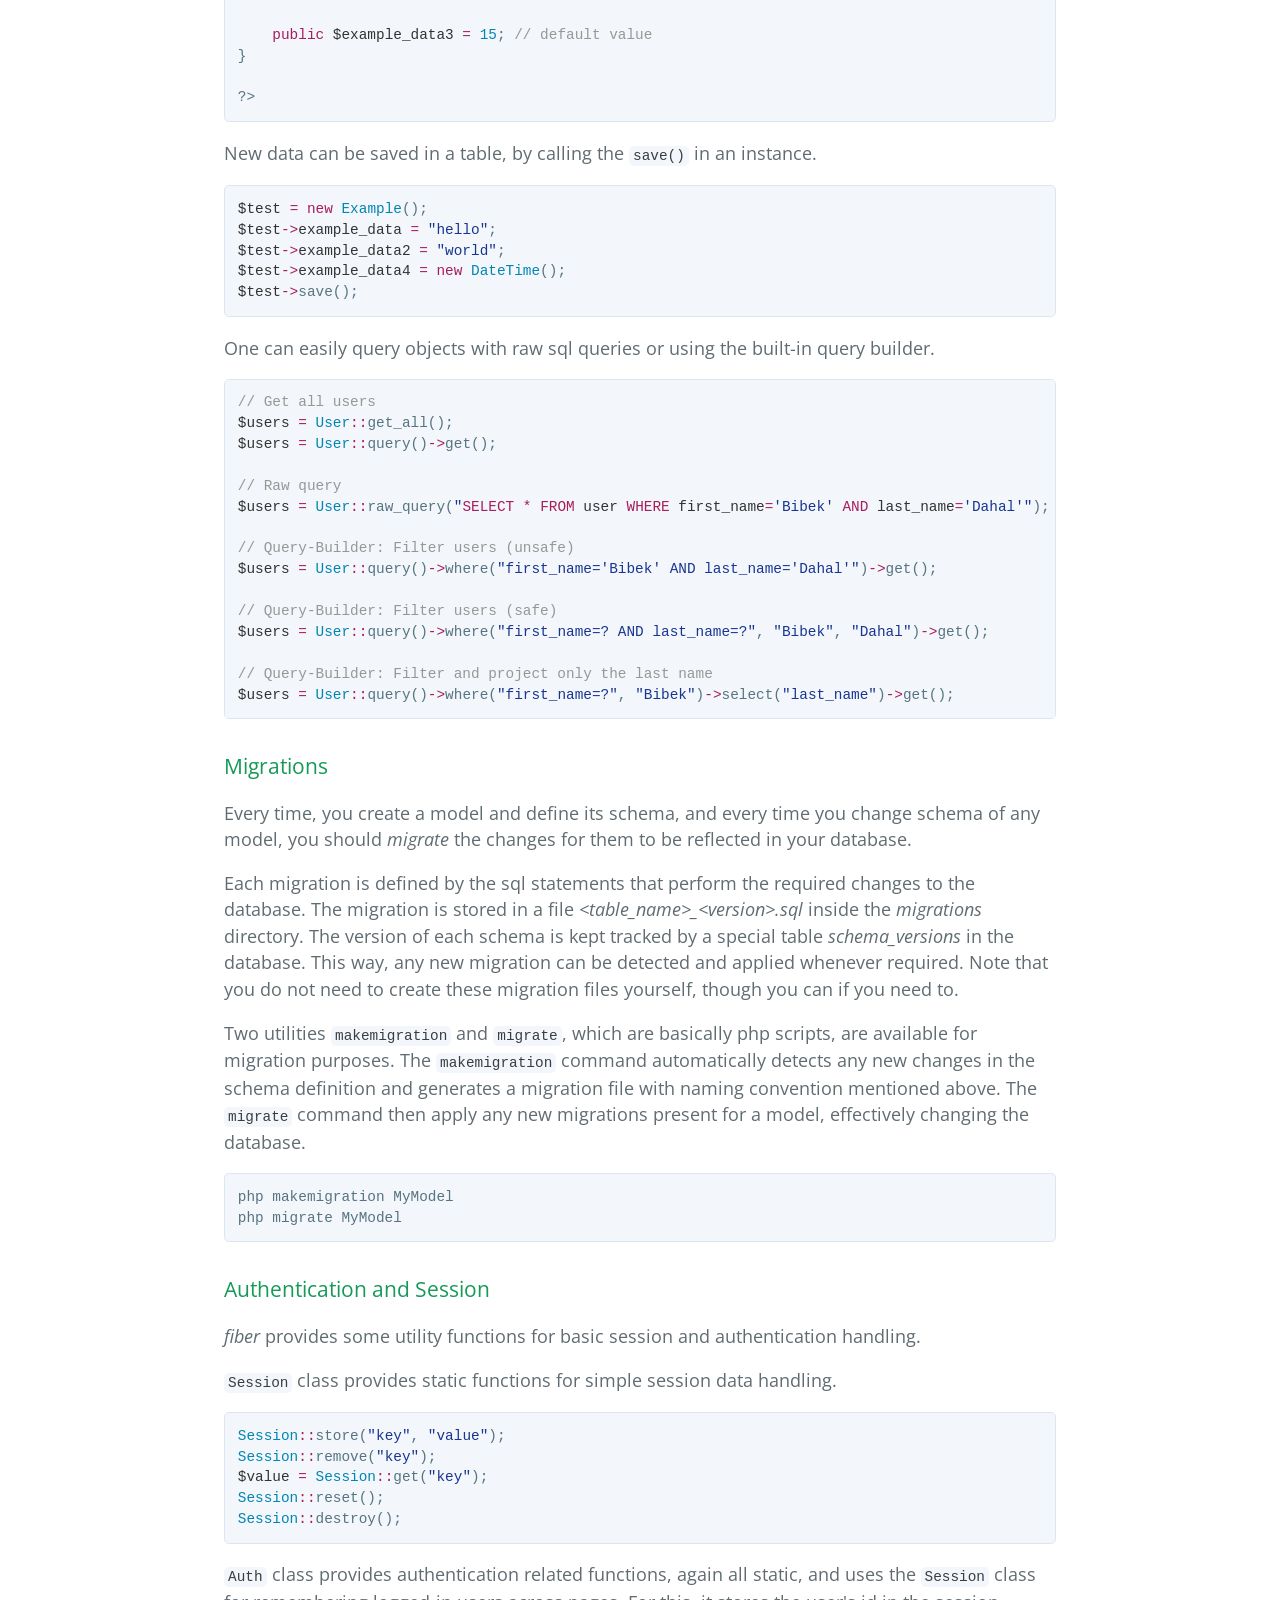
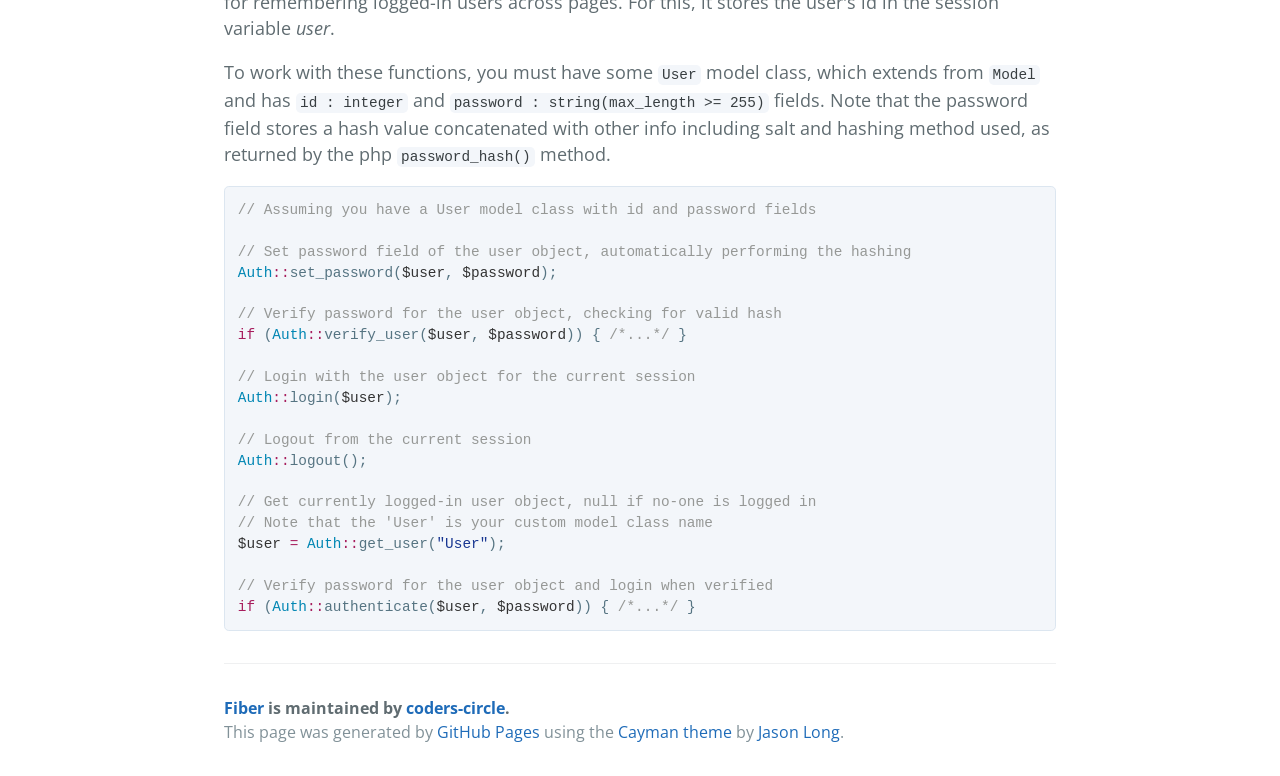
==== commit 87a6b3be: "Create gh-pages branch via GitHub" ====
--- a/index.html
+++ b/index.html
@@ -30,28 +30,29 @@
 <h3>
 <a id="router" class="anchor" href="#router" aria-hidden="true"><span aria-hidden="true" class="octicon octicon-link"></span></a>Router</h3>
 
-<p>All routes are defined as rules in the <code>Router</code> class inside the <em>classes/Router.php</em> file. A rule defines the controller or the template that handles a path.</p>
+<p>All routes are defined as rules in the <code>Router</code> class inside the <em>classes/Router.php</em> file. A rule defines the controller or the template that handles a path. The path is specified
+as regex string. Note that the initial and final slashes are not required in the regex string.</p>
 
 <p>Each rule is of the form:</p>
 
 <div class="highlight highlight-text-html-php"><pre><span class="pl-s1"><span class="pl-c">// type can be 'controller' or 'template'</span></span>
-<span class="pl-s1"><span class="pl-s"><span class="pl-pds">'</span>path<span class="pl-pds">'</span></span> <span class="pl-k">=&gt;</span> <span class="pl-c1">array</span>(<span class="pl-c1">type</span>, <span class="pl-c1">controller_or_template_name</span>)</span></pre></div>
+<span class="pl-s1"><span class="pl-s"><span class="pl-pds">'</span>regex_for_the_path<span class="pl-pds">'</span></span> <span class="pl-k">=&gt;</span> <span class="pl-c1">array</span>(<span class="pl-c1">type</span>, <span class="pl-c1">controller_or_template_name</span>)</span></pre></div>
 
 <p>An example of a set of rules is:</p>
 
 <div class="highlight highlight-text-html-php"><pre><span class="pl-s1"><span class="pl-smi">$this</span><span class="pl-k">-&gt;</span><span class="pl-smi">routing_rules</span> <span class="pl-k">=</span> <span class="pl-c1">array</span>(</span>
-<span class="pl-s1">    <span class="pl-c">// Default rule</span></span>
-<span class="pl-s1">    <span class="pl-s"><span class="pl-pds">"</span>default<span class="pl-pds">"</span></span> <span class="pl-k">=&gt;</span> <span class="pl-s"><span class="pl-pds">"</span>fiber<span class="pl-pds">"</span></span>,</span>
-<span class="pl-s1"></span>
-<span class="pl-s1">    <span class="pl-c">// Template redirection rules</span></span>
-<span class="pl-s1">    <span class="pl-s"><span class="pl-pds">"</span>fiber<span class="pl-pds">"</span></span> <span class="pl-k">=&gt;</span> <span class="pl-c1">array</span>(<span class="pl-s"><span class="pl-pds">"</span>template<span class="pl-pds">"</span></span>, <span class="pl-s"><span class="pl-pds">"</span>fiber.html<span class="pl-pds">"</span></span>),</span>
-<span class="pl-s1"></span>
-<span class="pl-s1">    <span class="pl-c">// Controller redirection rules</span></span>
-<span class="pl-s1">    <span class="pl-s"><span class="pl-pds">"</span>example<span class="pl-pds">"</span></span> <span class="pl-k">=&gt;</span> <span class="pl-c1">array</span>(<span class="pl-s"><span class="pl-pds">'</span>controller<span class="pl-pds">'</span></span>, <span class="pl-s"><span class="pl-pds">'</span>ExampleController<span class="pl-pds">'</span></span>),</span>
+<span class="pl-s1">    <span class="pl-s"><span class="pl-pds">"</span>^$<span class="pl-pds">"</span></span> <span class="pl-k">=&gt;</span> <span class="pl-c1">array</span>(<span class="pl-s"><span class="pl-pds">"</span>template<span class="pl-pds">"</span></span>, <span class="pl-s"><span class="pl-pds">"</span>fiber.html<span class="pl-pds">"</span></span>),</span>
+<span class="pl-s1"></span>
+<span class="pl-s1">    <span class="pl-s"><span class="pl-pds">"</span>^example$<span class="pl-pds">"</span></span></span>
+<span class="pl-s1">        <span class="pl-k">=&gt;</span> <span class="pl-c1">array</span>(<span class="pl-s"><span class="pl-pds">'</span>controller<span class="pl-pds">'</span></span>, <span class="pl-s"><span class="pl-pds">'</span>ExampleController<span class="pl-pds">'</span></span>),</span>
+<span class="pl-s1"></span>
+<span class="pl-s1">    <span class="pl-s"><span class="pl-pds">"</span>^example/create_user/(?&lt;username&gt;\w+)/(?&lt;password&gt;\w+)$<span class="pl-pds">"</span></span></span>
+<span class="pl-s1">        <span class="pl-k">=&gt;</span> <span class="pl-c1">array</span>(<span class="pl-s"><span class="pl-pds">'</span>controller<span class="pl-pds">'</span></span>, <span class="pl-s"><span class="pl-pds">'</span>ExampleController:create_user<span class="pl-pds">'</span></span>),</span>
+<span class="pl-s1"></span>
+<span class="pl-s1"></span>
 <span class="pl-s1">);</span></pre></div>
 
-<p>Here the path <code>/fiber/</code> is routed to the template file <em>views/fiber.html</em> and the path <code>/example/</code> is handled by the controller <code>ExampleController</code> in the file <em>controls/ExampleController.php</em>. The default rule, for when no path is
-provided in the url, is the "fiber" template rule.</p>
+<p>Here the empty path <code>/</code> is routed to the template file <em>views/fiber.html</em> and the path <code>/example/</code> is handled by the method <code>ExampleController::get()</code> defined in the class file <em>controllers/ExampleController.php</em>. Similarly the path <code>/example/create_user/username/password</code> is handled by the method <code>ExampleController::get_create_user($username, $password)</code> again defined in the class file <em>controllers/ExampleController.php</em>.</p>
 
 <p>Templates are just HTML pages that may include some template tags for server side processing. For simple pages that has no need to access database or perform any complicated processing, one can simply route the url directly to a template.</p>
 
@@ -60,7 +61,7 @@
 <h3>
 <a id="controllers-and-views" class="anchor" href="#controllers-and-views" aria-hidden="true"><span aria-hidden="true" class="octicon octicon-link"></span></a>Controllers and Views</h3>
 
-<p>Every controller is held in a class derived from the <code>Controller</code> base class and is stored inside the <em>controls</em> directory. A controller returns a <code>View</code> object which acts as a renderer, that returns what is to be presented to the user.</p>
+<p>Every controller is held in a class derived from the <code>Controller</code> base class and is stored inside the <em>controllers</em> directory. A controller returns a <code>View</code> object which acts as a renderer, that returns what is to be presented to the user.</p>
 
 <p>A view can be constructed directly from some text that you want to present or can be constructed from a template, which defines the HTML page to be presented. When creating from template, you can pass data to the view, which data you can
 use in the template. The <code>TemplateView</code> processes template which includes replacing the data passed from the controller and
@@ -92,10 +93,10 @@
 <li>in general <em><code>method()</code></em> handles HTTP request of type <em>method</em>
 </li>
 <li>
-<code>get_foo()</code> : handles GET requests for urls of form <em>&lt;controller&gt;/foo/</em>
+<code>get_foo()</code> : handles GET requests for routing rule <em>controller:foo</em>
 </li>
 <li>
-<code>get_foo($x, $y)</code> : handles GET requests for urls of form <em>&lt;controller&gt;/foo/x/y/</em> where <code>x</code> and <code>y</code> are again passed as parameters to the method</li>
+<code>get_foo($x, $y)</code> : handles GET requests for routing rule <em>controller:foo</em> where the arguments are taken from the regex sub-group matches</li>
 <li>
 <code>post_foo()</code> : similar to <code>get_foo()</code> but handles POST requests</li>
 <li>...</li>
@@ -114,7 +115,6 @@
 <p>Each database table can be accessed with a simple <code>Model</code>, where the schema is defined using array of properties. Each property is an array defining the name of the field, its type and other attributes like max_length.</p>
 
 <div class="highlight highlight-text-html-php"><pre><span class="pl-pse">&lt;?php</span><span class="pl-s1"></span>
-<span class="pl-s1"><span class="pl-k">require_once</span> <span class="pl-s"><span class="pl-pds">"</span>../classes/Model.php<span class="pl-pds">"</span></span>;</span>
 <span class="pl-s1"></span>
 <span class="pl-s1"><span class="pl-k">class</span> <span class="pl-en">Example</span> <span class="pl-k">extends</span> <span class="pl-e">Model</span></span>
 <span class="pl-s1">{</span>
